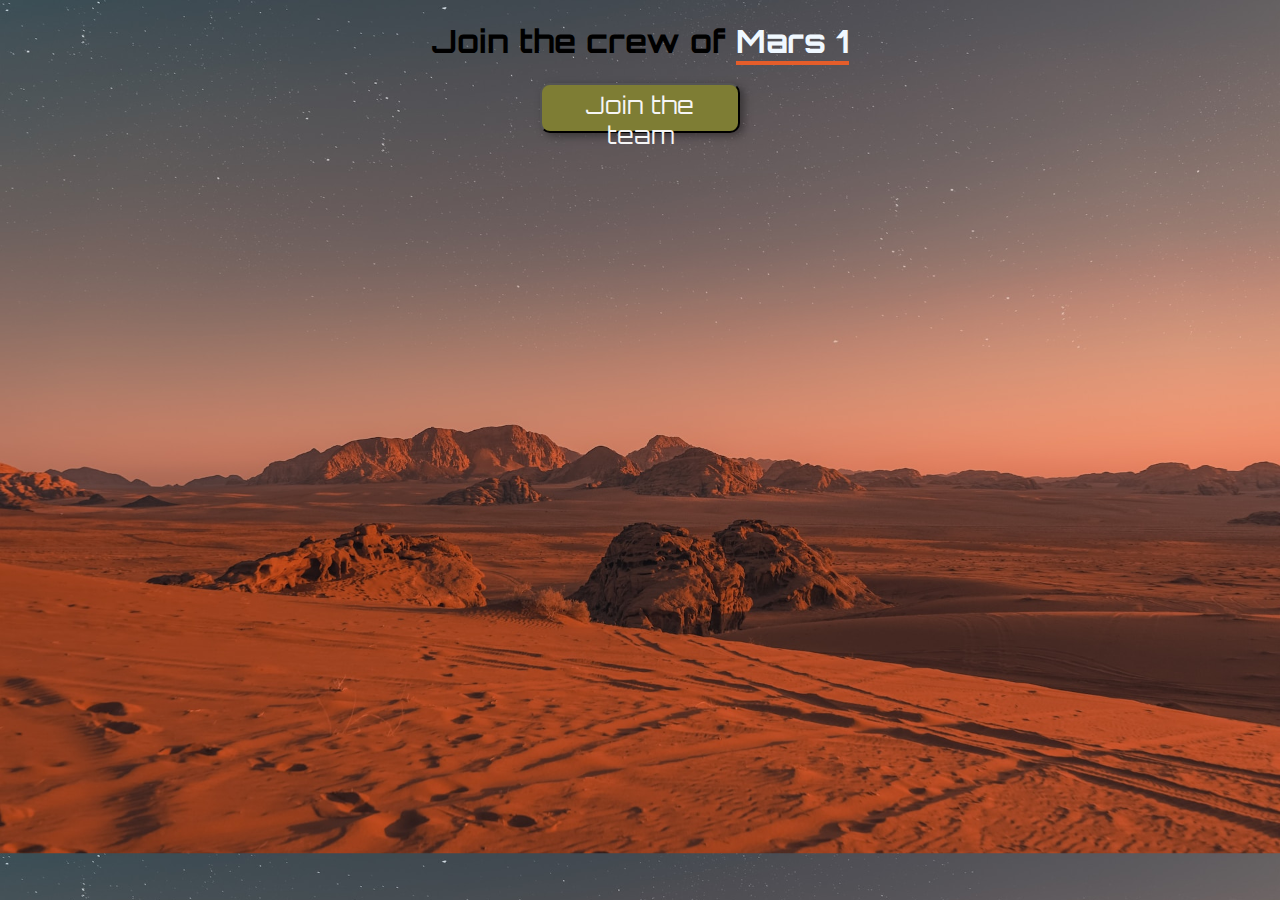
==== Mars Page/index.html @ 31da8b97 "Add files via upload" ====
<!DOCTYPE html>
<html lang="en">
<!-- PRE SESSION -->
<head>
    <link rel="preconnect" href="https://fonts.googleapis.com">
    <link rel="preconnect" href="https://fonts.gstatic.com" crossorigin>
    <link href="https://fonts.googleapis.com/css2?family=Orbitron:wght@400;700&display=swap" rel="stylesheet">
    <meta charset="UTF-8">
    <meta name="viewport" content="width=device-width, initial-scale=1.0">
    <title>Mars</title>
    <link rel="stylesheet" href="style.css">
</head>

<body>
    <h1>Join the crew of <span class="underline">Mars 1</span></h1>
    <button class="btn">Join the team</button>
</body>

</html>
---- Mars Page/style.css ----
body {
    background-image: url("daniele-colucci-OtXJhYjbKeg-unsplash.jpg");
    background-size: cover;
    text-align: center;
    font-family: 'Orbitron', sans-serif;
}

.btn {
    width: 200px;
    height: 50px;
    padding: 5px 8px;
    background-color: rgb(126, 125, 52);
    color: whitesmoke;
    font-size: 24px;
    border-radius: 10px;
    font-family: inherit;
    box-shadow: 4px 3px 8px 0px rgba(0, 0, 0, 0.371);
}

.btn:hover {
    transform: scale(1.05) translate(0, -1px) rotate(-1deg);
    box-shadow: 4px 3px 8px 0px rgba(0, 0, 0);
    transition: 1s;
}

.underline {
    border-bottom: 4px #e55d2a solid;
    color: aliceblue;
}

.underline:hover {
    border-bottom: 4px #ff642c solid;
    color: rgb(188, 49, 49);
    transition: 1s;
}
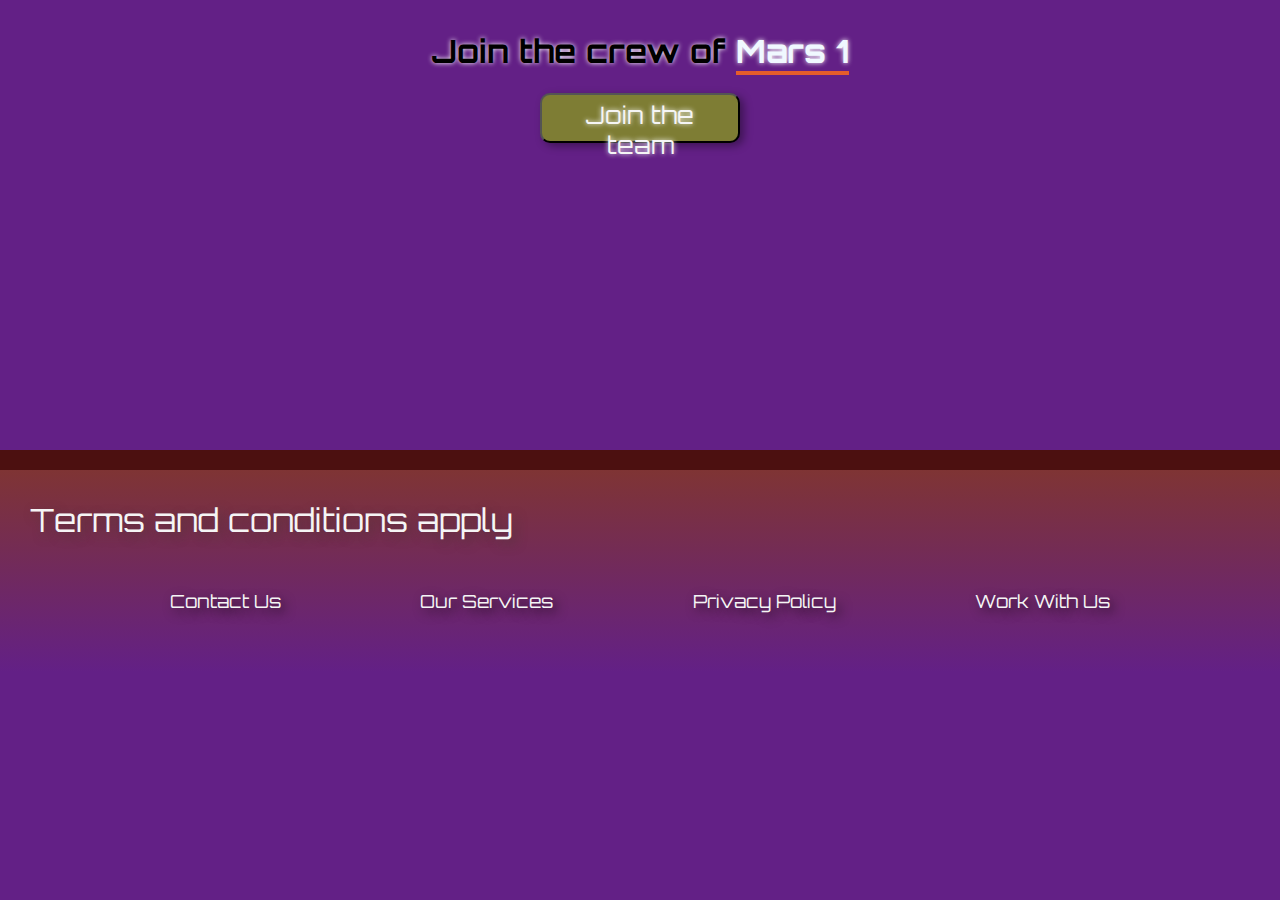
==== commit d47a6950: "Add files via upload" ====
--- a/Mars Page/index.html
+++ b/Mars Page/index.html
@@ -1,6 +1,7 @@
 <!DOCTYPE html>
 <html lang="en">
 <!-- PRE SESSION -->
+
 <head>
     <link rel="preconnect" href="https://fonts.googleapis.com">
     <link rel="preconnect" href="https://fonts.gstatic.com" crossorigin>
@@ -12,8 +13,20 @@
 </head>
 
 <body>
-    <h1>Join the crew of <span class="underline">Mars 1</span></h1>
-    <button class="btn">Join the team</button>
+    <div class="hero">
+        <h1>Join the crew of <span class="underline">Mars 1</span></h1>
+        <button class="btn">Join the team</button>
+    </div>
+
+    <footer>
+        <h3>Terms and conditions apply</h3>
+        <div class="flexify">
+            <h5>Contact Us</h5>
+            <h5>Our Services</h5>
+            <h5>Privacy Policy</h5>
+            <h5>Work With Us</h5>
+        </div>
+    </footer>
 </body>
 
 </html>--- a/Mars Page/style.css
+++ b/Mars Page/style.css
@@ -1,7 +1,20 @@
-body {
-    background-image: url("daniele-colucci-OtXJhYjbKeg-unsplash.jpg");
+.hero {
+    /* background-image: url("daniele-colucci-OtXJhYjbKeg-unsplash.jpg"); */
+    background-image: url("https://media.giphy.com/media/97aL1TzOeZ7QHlVV9N/giphy.gif");
     background-size: cover;
     text-align: center;
+    padding: 10px 0 40px 0;
+    height: 400px;
+    border-bottom: #4c1010 20px solid;
+}
+
+.hero h1 {
+    text-shadow: 0px 0px 5px rgba(255, 255, 255, 1);
+}
+
+body {
+    margin: 0px;
+    background-color: #632086;
     font-family: 'Orbitron', sans-serif;
 }
 
@@ -15,12 +28,16 @@
     border-radius: 10px;
     font-family: inherit;
     box-shadow: 4px 3px 8px 0px rgba(0, 0, 0, 0.371);
+    text-shadow: 0px 0px 5px rgba(255, 255, 255, 1);
+
 }
 
 .btn:hover {
     transform: scale(1.05) translate(0, -1px) rotate(-1deg);
     box-shadow: 4px 3px 8px 0px rgba(0, 0, 0);
-    transition: 1s;
+    transition: 0.1s;
+    background-color: rgb(86, 86, 35);
+    color: rgb(255, 255, 255);
 }
 
 .underline {
@@ -29,7 +46,43 @@
 }
 
 .underline:hover {
-    border-bottom: 4px #ff642c solid;
+    border-bottom: 4px #4c1010cc solid;
     color: rgb(188, 49, 49);
-    transition: 1s;
+    transition: 0.2s;
+}
+
+.flexify {
+    display: flex;
+    justify-content: space-evenly;
+}
+
+footer {
+    padding: 30px;
+    background: linear-gradient(180deg, #7f3434 0%, #632086 100%);
+}
+
+footer h3 {
+    font-size: 32px;
+    margin: 0 0 20px 0;
+    color: whitesmoke;
+    font-weight: 400;
+    text-shadow: 4px 4px 11px rgba(71, 53, 53, 0.65);
+}
+
+footer h3:hover {
+    color: rgb(255, 255, 255);
+    scale: 1.01;
+}
+
+footer h5 {
+    font-size: 18px;
+    color: whitesmoke;
+    font-weight: 400;
+    text-shadow: 4px 4px 11px rgba(0,0,0,0.65);
+}
+
+footer h5:hover {
+    text-shadow: 4px 4px 5px rgba(0,0,0,1);
+    transform: translate(0, -5px) scale(1.1);
+    transition: 0.05s;
 }